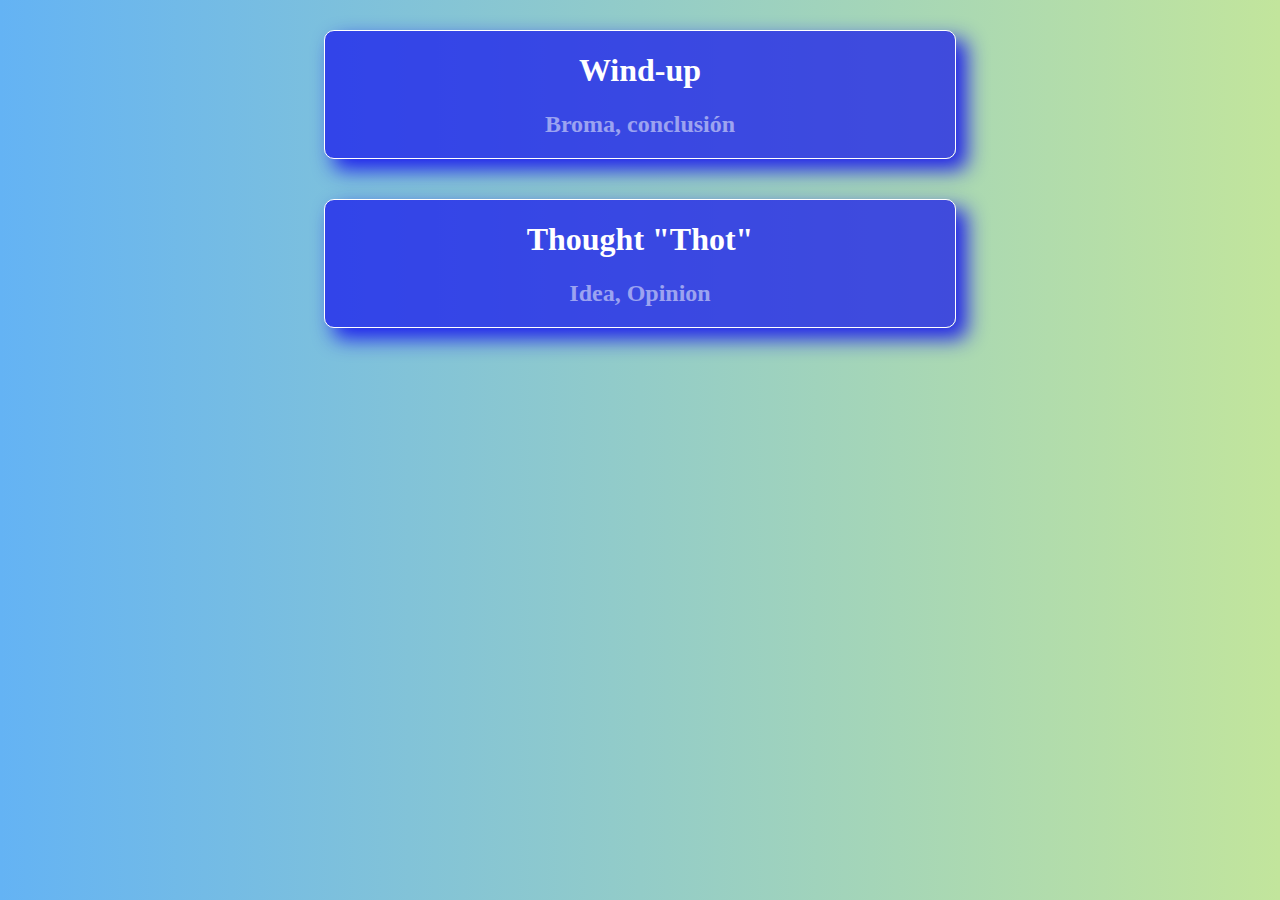
==== wordDay/html/day2.html @ ab36790f "insert a new name to file wordDay" ====
<!DOCTYPE html>
<html lang="en">
<head>
    <meta charset="UTF-8">
    <meta http-equiv="X-UA-Compatible" content="IE=edge">
    <meta name="viewport" content="width=device-width, initial-scale=1.0">
    <title>Document</title>
    <link rel="stylesheet" href="../css/day.css">
</head>
<body>
    <div class="card">
        <div class="card__content">
            <div class="card__text">
                <h1 class="card__word">Wind-up</h1>
                <h2 class="card__mean">Broma, conclusión </h2>
            </div>
            <div class="card__text">
                <h1 class="card__word">Thought "Thot" </h1>
                <h2 class="card__mean">Idea, Opinion </h2>
            </div>
        </div>

    </div>

</body>
</html>
---- wordDay/css/day.css ----
:root {
    background: #c2e59c;  /* fallback for old browsers */
    background: -webkit-linear-gradient(to right, #64b3f4, #c2e59c);  /* Chrome 10-25, Safari 5.1-6 */
    background: linear-gradient(to right, #64b3f4, #c2e59c); /* W3C, IE 10+/ Edge, Firefox 16+, Chrome 26+, Opera 12+, Safari 7+ */
    
}
body {
  margin: 10px;
}

.card__content{
    display: flex;
    flex-direction: column;
    justify-content: space-between;
    align-items: center;
}
.card__text{
    background-color:rgb(19, 15, 238,0.7);
    width:50%;
    text-align: center;
    margin: 20px 0;
    border-radius: 10px;
    box-shadow:10px 10px 20px 1px rgb(19, 15, 238,0.9);
    border: 1px solid white;
}

.card__word{
   color: rgb(255, 255, 255); 
}
.card__mean{
    color: rgba(255, 255, 255, 0.5); 
}


@media(max-width:500px){
    .card__word, .card__mean{
        font-size:16px;
    }
}
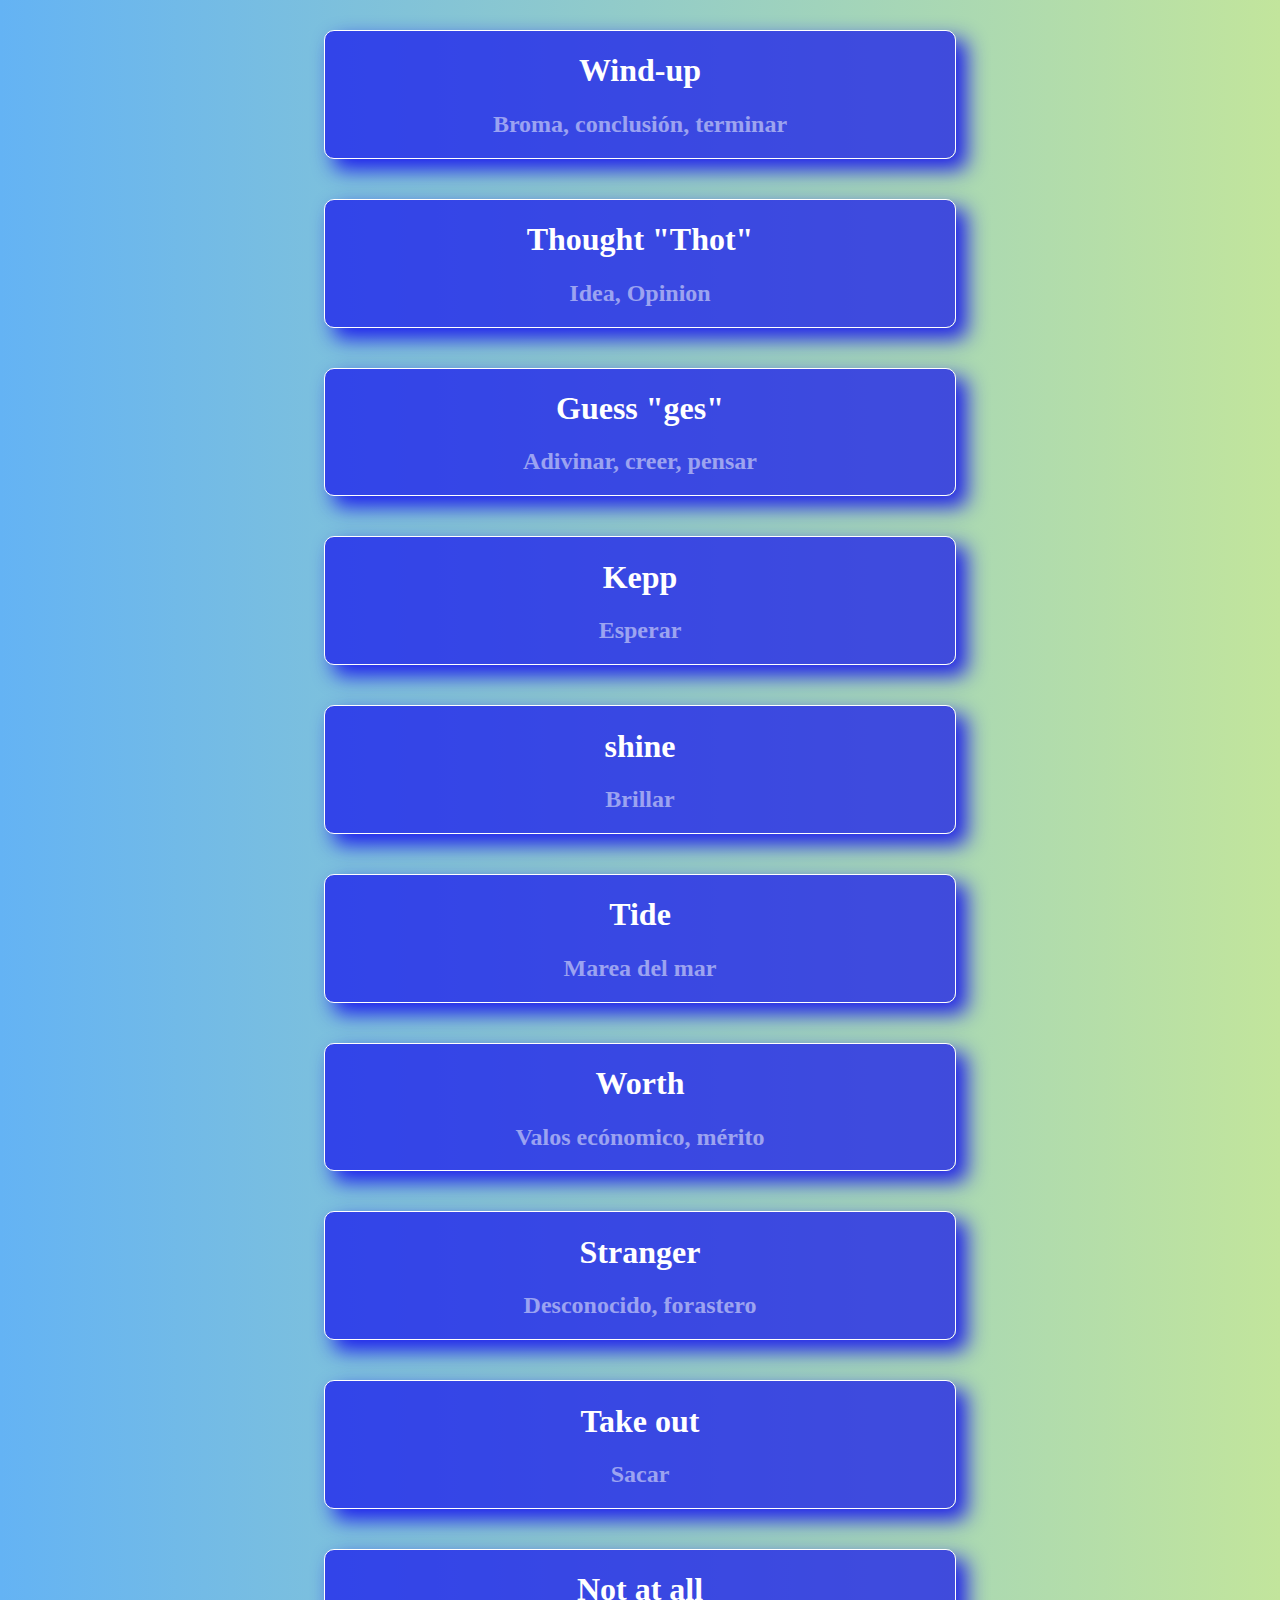
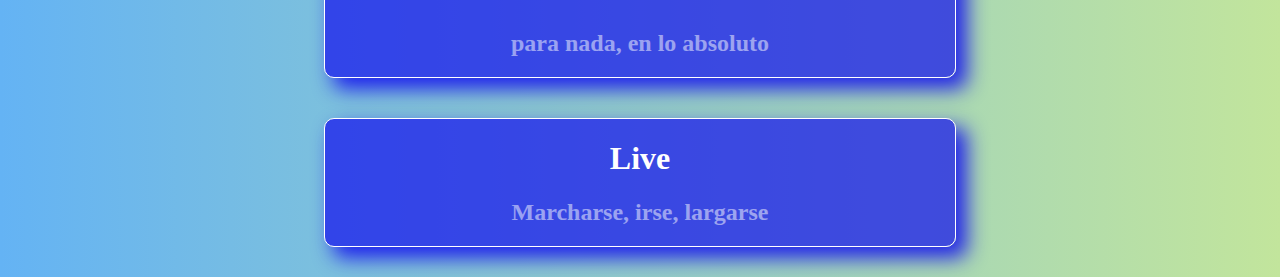
==== commit ddc55ebf: ""day 2, add new word"" ====
--- a/wordDay/html/day2.html
+++ b/wordDay/html/day2.html
@@ -12,12 +12,49 @@
         <div class="card__content">
             <div class="card__text">
                 <h1 class="card__word">Wind-up</h1>
-                <h2 class="card__mean">Broma, conclusión </h2>
+                <h2 class="card__mean">Broma, conclusión, terminar </h2>
             </div>
             <div class="card__text">
                 <h1 class="card__word">Thought "Thot" </h1>
                 <h2 class="card__mean">Idea, Opinion </h2>
             </div>
+            <div class="card__text">
+                <h1 class="card__word">Guess "ges" </h1>
+                <h2 class="card__mean">Adivinar, creer, pensar </h2>
+            </div>
+            <div class="card__text">
+                <h1 class="card__word">Kepp </h1>
+                <h2 class="card__mean">Esperar</h2>
+            </div>
+            <div class="card__text">
+                <h1 class="card__word">shine </h1>
+                <h2 class="card__mean">Brillar</h2>
+            </div>
+            <div class="card__text">
+                <h1 class="card__word">Tide </h1>
+                <h2 class="card__mean">Marea del mar</h2>
+            </div>
+            <div class="card__text">
+                <h1 class="card__word">Worth </h1>
+                <h2 class="card__mean">Valos ecónomico, mérito</h2>
+            </div>
+            <div class="card__text">
+                <h1 class="card__word">Stranger </h1>
+                <h2 class="card__mean">Desconocido, forastero</h2>
+            </div>
+            <div class="card__text">
+                <h1 class="card__word">Take out </h1>
+                <h2 class="card__mean">Sacar</h2>
+            </div>
+            <div class="card__text">
+                <h1 class="card__word">Not at all </h1>
+                <h2 class="card__mean">para nada, en lo absoluto</h2>
+            </div>
+            <div class="card__text">
+                <h1 class="card__word">Live </h1>
+                <h2 class="card__mean">Marcharse, irse, largarse</h2>
+            </div>
+
         </div>
 
     </div>
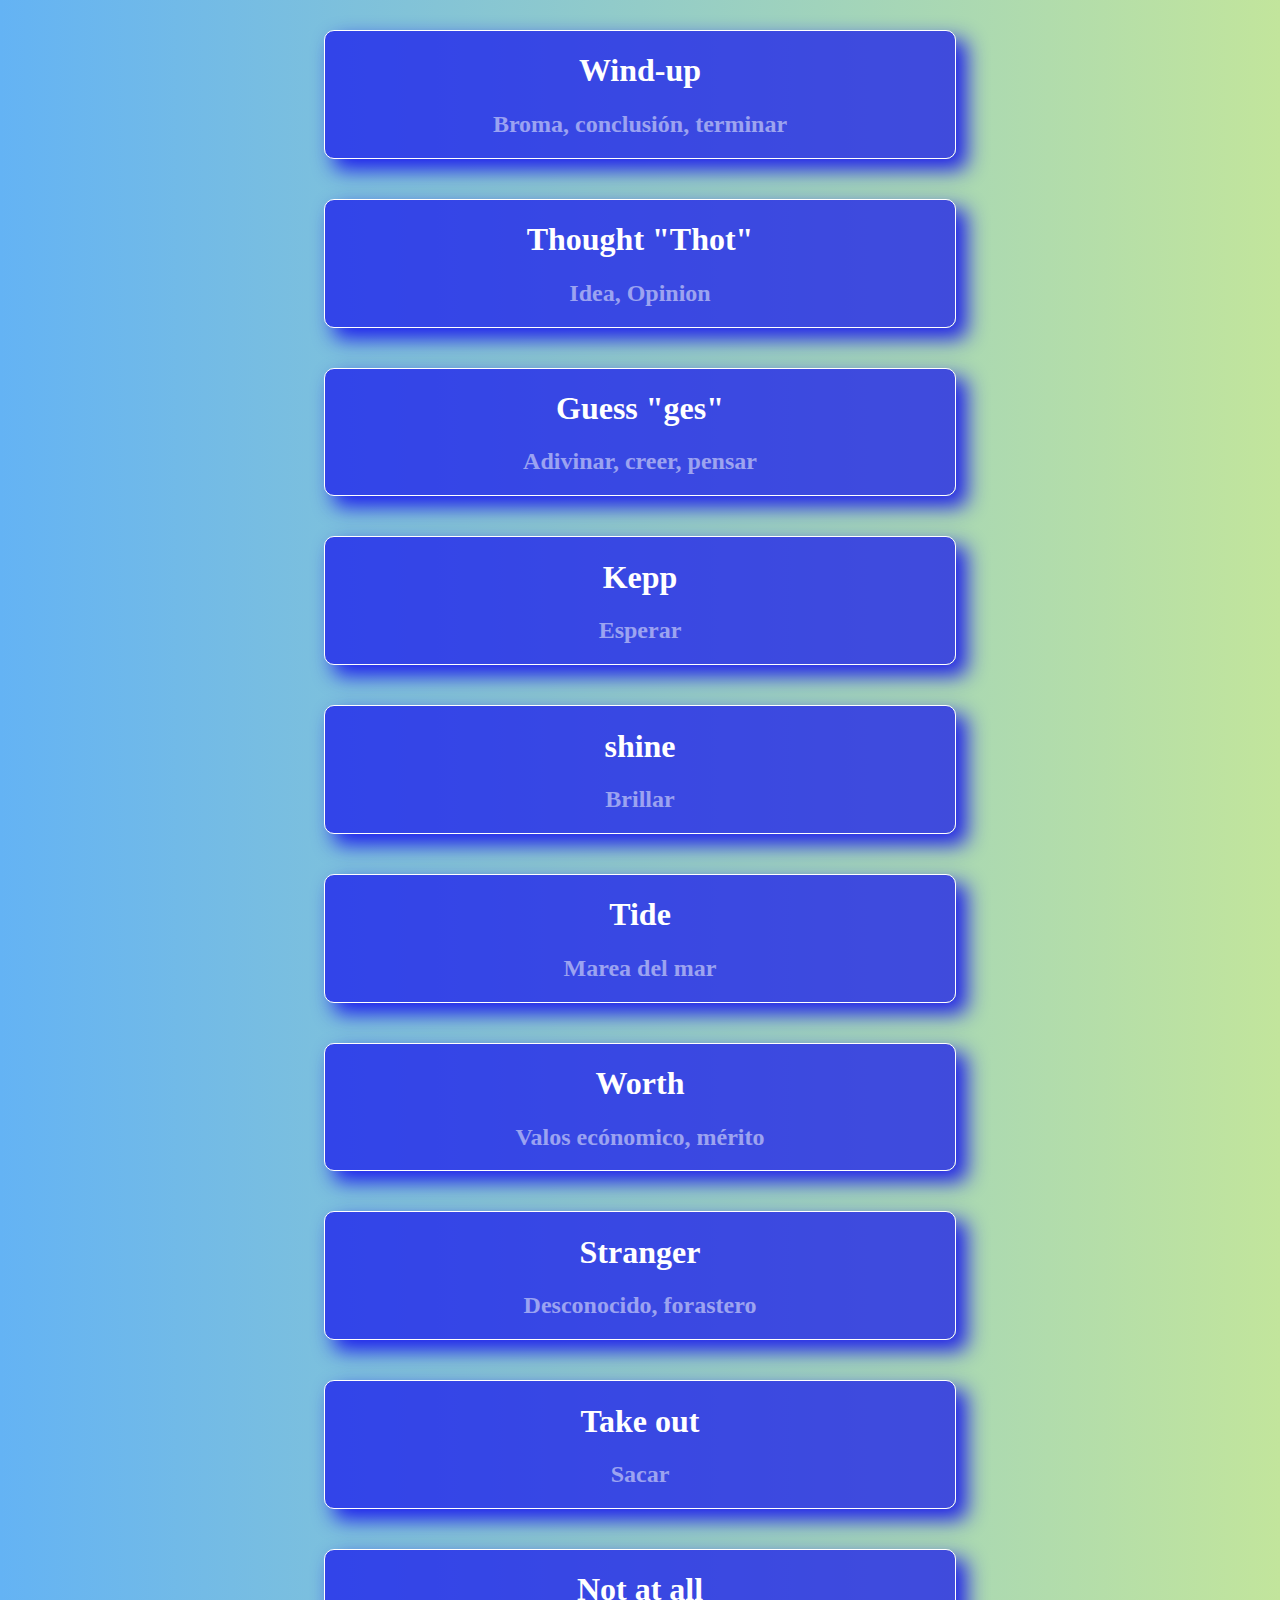
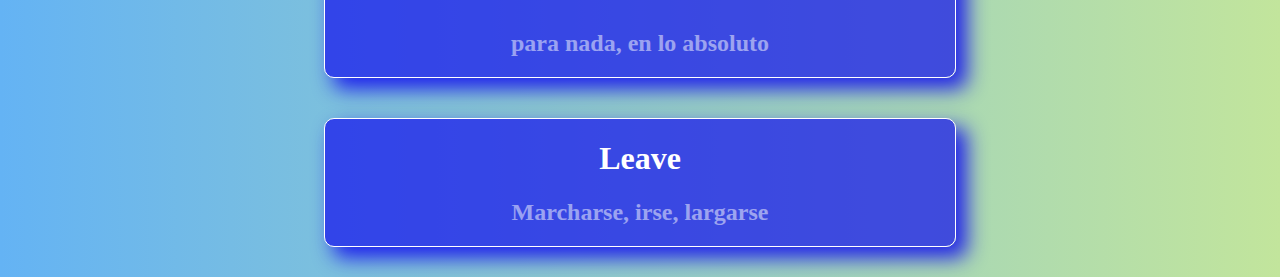
==== commit 5abc3e96: ""I changed leave instead of live  "" ====
--- a/wordDay/html/day2.html
+++ b/wordDay/html/day2.html
@@ -51,7 +51,7 @@
                 <h2 class="card__mean">para nada, en lo absoluto</h2>
             </div>
             <div class="card__text">
-                <h1 class="card__word">Live </h1>
+                <h1 class="card__word">Leave </h1>
                 <h2 class="card__mean">Marcharse, irse, largarse</h2>
             </div>
 
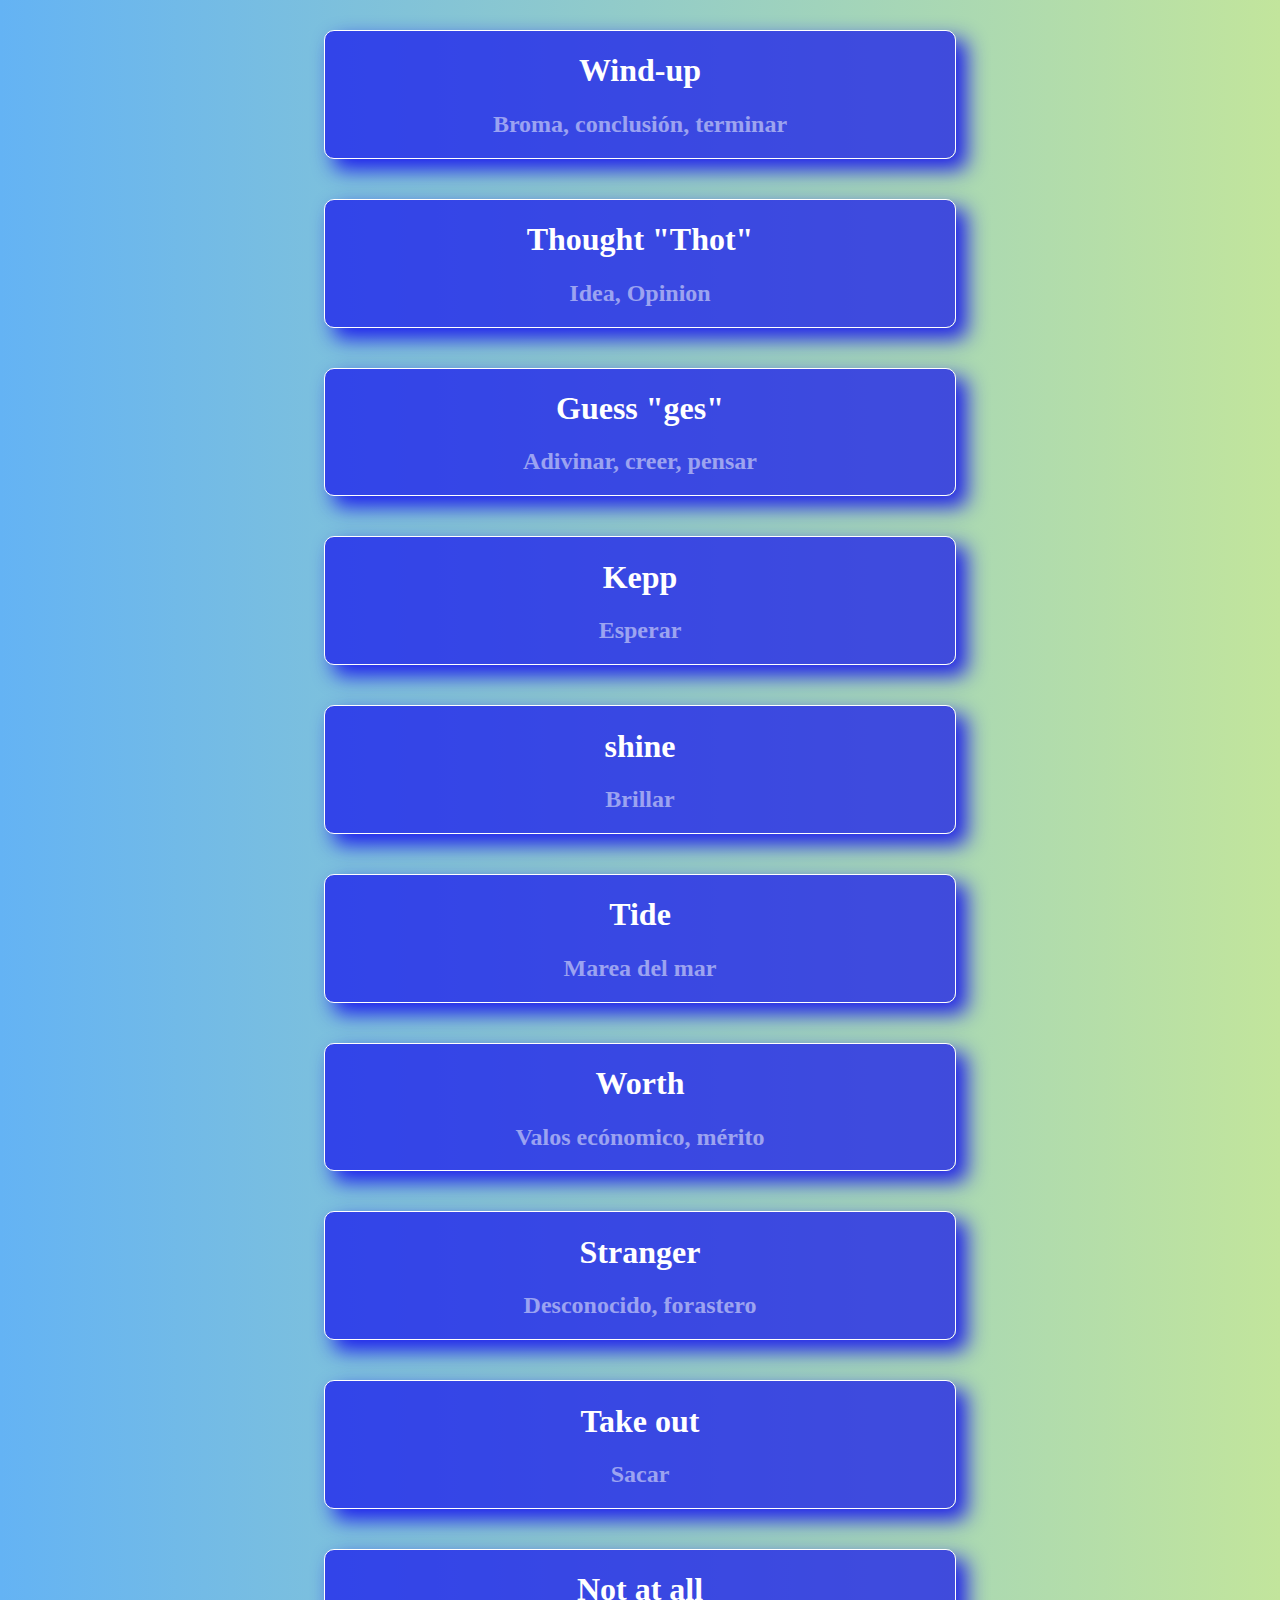
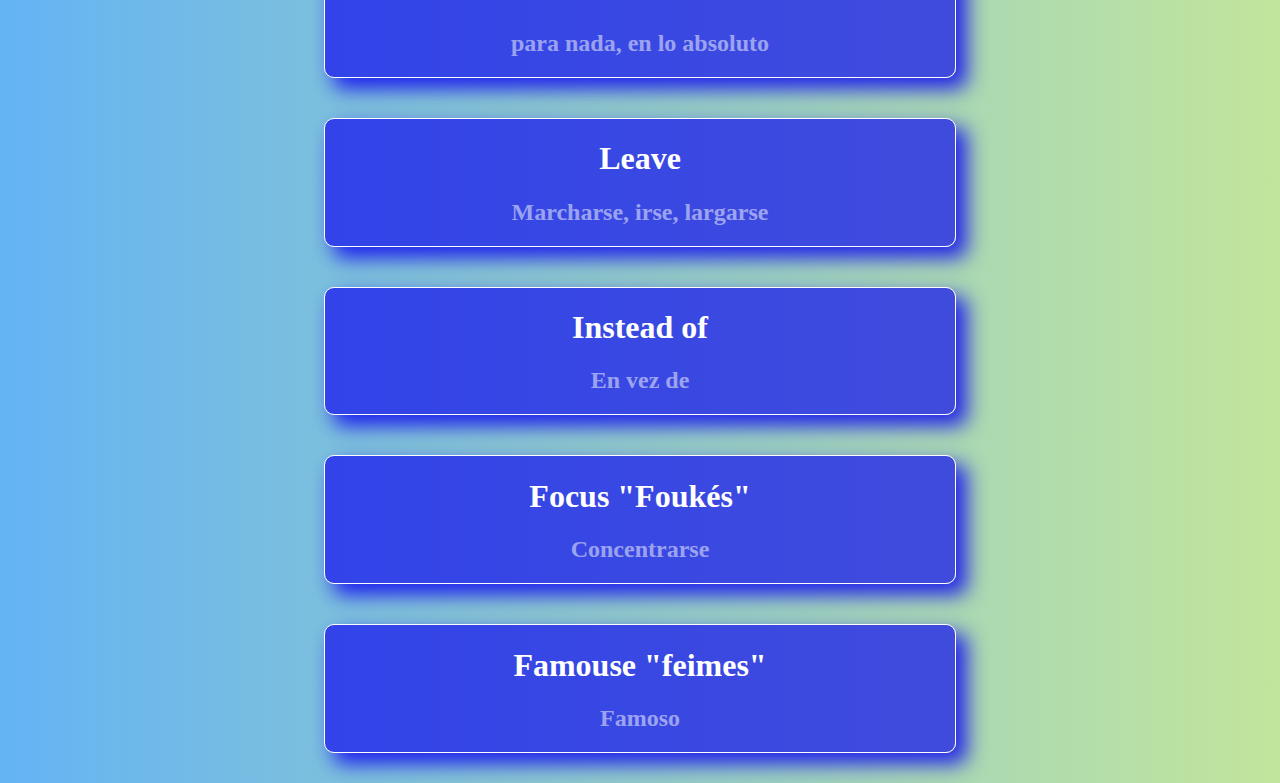
==== commit d7ea214b: ""add new word in the day 2, So I add new day its name is day 3"" ====
--- a/wordDay/html/day2.html
+++ b/wordDay/html/day2.html
@@ -54,6 +54,18 @@
                 <h1 class="card__word">Leave </h1>
                 <h2 class="card__mean">Marcharse, irse, largarse</h2>
             </div>
+            <div class="card__text">
+                <h1 class="card__word">Instead of</h1>
+                <h2 class="card__mean">En vez de</h2>
+            </div>
+            <div class="card__text">
+                <h1 class="card__word">Focus "Foukés"</h1>
+                <h2 class="card__mean">Concentrarse</h2>
+            </div>
+            <div class="card__text">
+                <h1 class="card__word">Famouse "feimes"</h1>
+                <h2 class="card__mean">Famoso</h2>
+            </div>
 
         </div>
 
